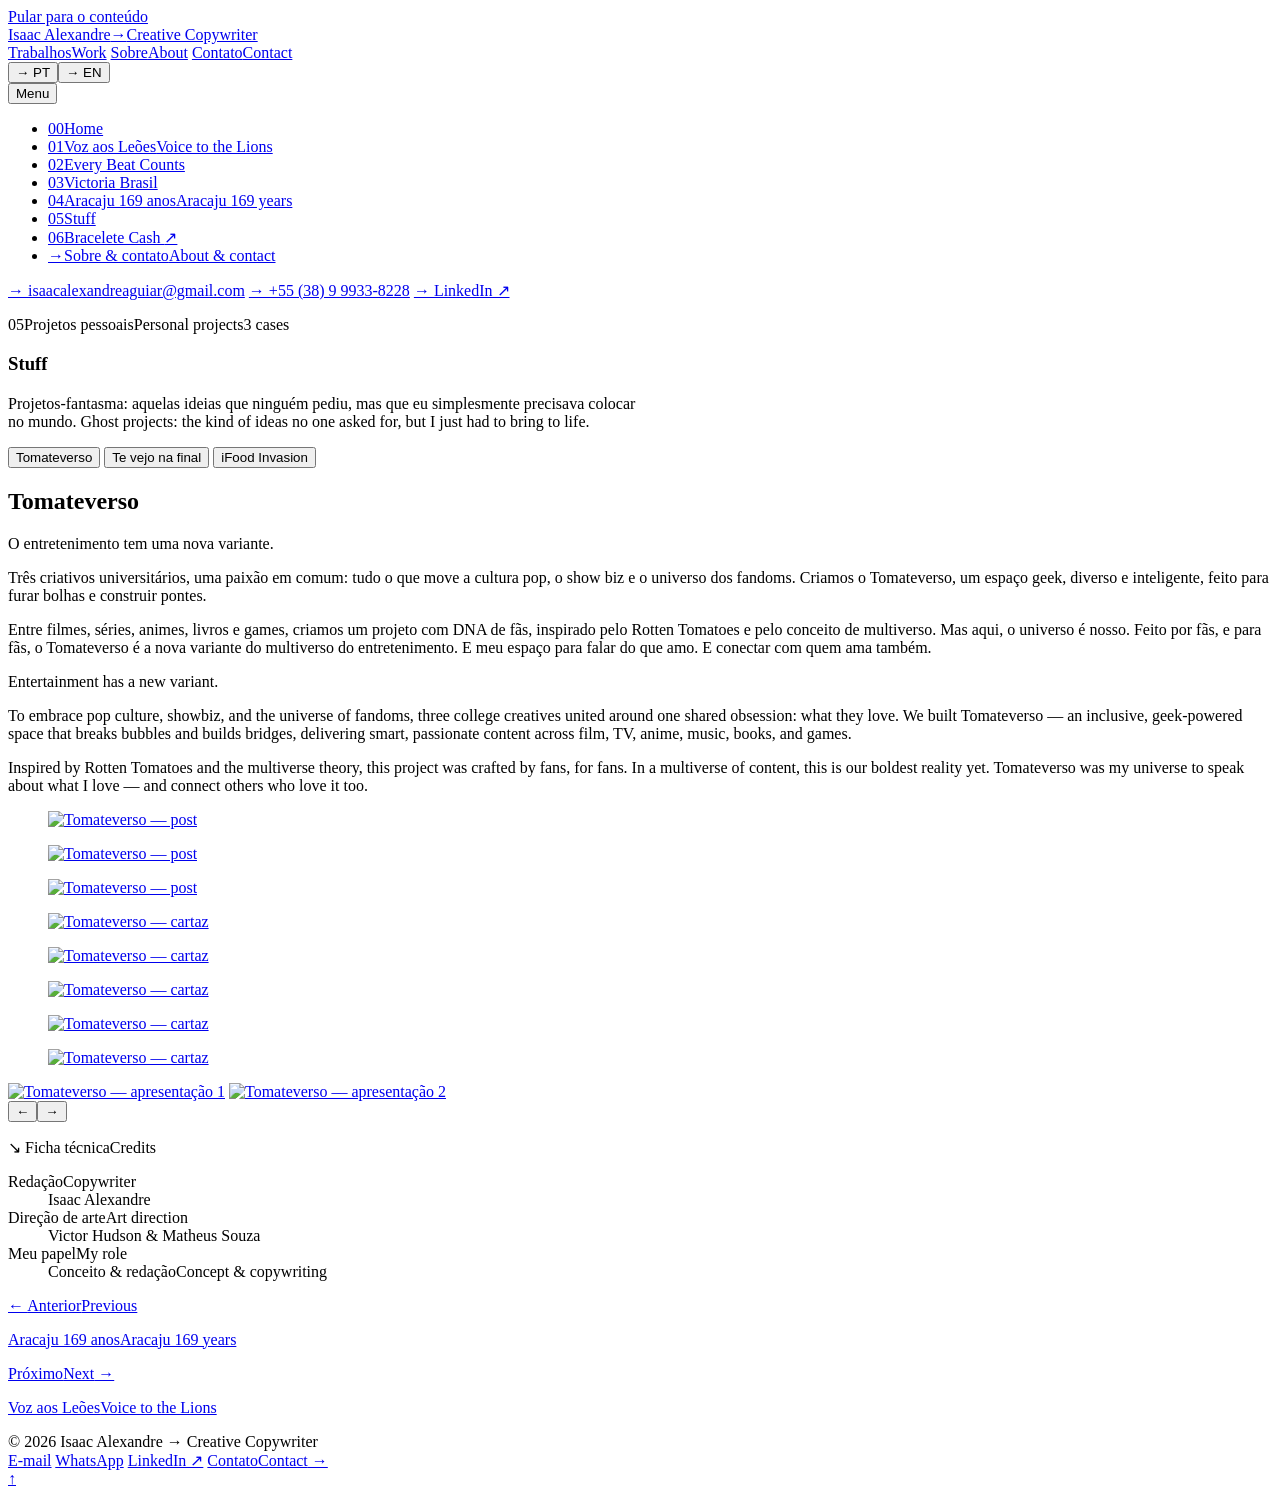
==== stuff.html @ 782d2e70 "Site: páginas, favicon e README" ====
<!doctype html>
<html lang="pt-BR">
<head>
  <meta charset="utf-8">
  <meta name="viewport" content="width=device-width, initial-scale=1">
  <title>Stuff — Isaac Alexandre</title>
  <meta name="description" content="Projetos-fantasma: Tomateverso, Te vejo na final e iFood Invasion.">
  <meta property="og:title" content="Stuff — Isaac Alexandre">
  <meta property="og:description" content="Projetos-fantasma: Tomateverso, Te vejo na final e iFood Invasion.">
  <meta property="og:image" content="assets/img/home-07.webp">
  <meta name="theme-color" content="#FAFAFA">
  <link rel="icon" href="assets/img/favicon-star.svg?v=4" type="image/svg+xml">
  <link rel="icon" href="favicon.ico?v=4" sizes="32x32">
  <link rel="apple-touch-icon" href="assets/img/apple-touch-icon-star.png?v=4">
  <link rel="preconnect" href="https://fonts.googleapis.com">
  <link rel="preconnect" href="https://fonts.gstatic.com" crossorigin>
  <link href="https://fonts.googleapis.com/css2?family=Archivo:ital,wdth,wght@0,62..125,400..900;1,100,400..600&family=Silkscreen:wght@400;700&display=swap" rel="stylesheet">
  <link rel="stylesheet" href="assets/css/style.css">
  <script>try{document.documentElement.setAttribute("data-lang",localStorage.getItem("ia-lang")||"pt")}catch(e){}</script>
</head>
<body class="project" id="top">
  <a class="skip" href="#main">Pular para o conteúdo</a>

  <header class="site-header">
    <div class="wrap">
      <div class="bar">
        <a class="brand" href="index.html" aria-label="Isaac Alexandre, Creative Copywriter — início"><span class="b-name">Isaac Alexandre</span><span class="b-role"><span class="b-arrow" aria-hidden="true">→</span>Creative Copywriter</span></a>
        <nav class="nav-inline label" aria-label="Principal">
          <a href="index.html#trabalhos"><span data-l="pt">Trabalhos</span><span data-l="en">Work</span></a>
          <a href="sobre.html"><span data-l="pt">Sobre</span><span data-l="en">About</span></a>
          <a href="sobre.html#contato"><span data-l="pt">Contato</span><span data-l="en">Contact</span></a>
        </nav>
        <div class="header-tools">
          <div class="lang label" role="group" aria-label="Idioma / Language">
            <button type="button" data-set-lang="pt">→ PT</button><button type="button" data-set-lang="en">→ EN</button>
          </div>
          <button class="menu-btn label" type="button" aria-expanded="false" aria-controls="menu"><span class="bars" aria-hidden="true"></span>Menu</button>
        </div>
      </div>
    </div>
  </header>

  <div class="menu" id="menu" aria-hidden="true">
    <div class="wrap">
      <ul class="menu-list">
        <li><a href="index.html" data-preview="assets/img/home-01.webp"><span class="n">00</span>Home</a></li>
        <li><a href="voz-aos-leoes.html" data-preview="assets/img/home-01.webp"><span class="n">01</span><span data-l="pt">Voz aos Leões</span><span data-l="en">Voice to the Lions</span></a></li>
        <li><a href="every-beat-counts.html" data-preview="assets/img/home-02.webp"><span class="n">02</span>Every Beat Counts</a></li>
        <li><a href="victoria-brasil.html" data-preview="assets/img/home-03.webp"><span class="n">03</span>Victoria Brasil</a></li>
        <li><a href="aracaju-169-anos.html" data-preview="assets/img/home-06.webp"><span class="n">04</span><span data-l="pt">Aracaju 169 anos</span><span data-l="en">Aracaju 169 years</span></a></li>
        <li><a href="stuff.html" aria-current="page" data-preview="assets/img/home-07.webp"><span class="n">05</span>Stuff</a></li>
        <li><a href="https://www.behance.net/gallery/235548747/Bracelete-Cash-Banese" target="_blank" rel="noopener" data-preview="assets/img/home-11.webp"><span class="n">06</span>Bracelete Cash <span class="ext">↗</span></a></li>
        <li><a href="sobre.html" data-preview="assets/img/about-02.webp"><span class="n">→</span><span data-l="pt">Sobre &amp; contato</span><span data-l="en">About &amp; contact</span></a></li>
      </ul>
      <div class="menu-aside">
        <div class="menu-preview" aria-hidden="true"></div>
        <div class="menu-contact label">
          <a href="mailto:isaacalexandreaguiar@gmail.com">→ isaacalexandreaguiar@gmail.com</a>
          <a href="https://wa.me/5538999338228" target="_blank" rel="noopener">→ +55 (38) 9 9933-8228</a>
          <a href="https://www.linkedin.com/in/isaacaalexandre/" target="_blank" rel="noopener">→ LinkedIn ↗</a>
        </div>
      </div>
    </div>
  </div>

  <main id="main">
    <article>
      <section class="p-hero">
        <div class="wrap">
          <p class="p-kicker"><span class="label">05</span><span class="label"><span data-l="pt">Projetos pessoais</span><span data-l="en">Personal projects</span></span><span class="label">3 cases</span></p>
          <h1 class="display p-title"><span class="line"><span>Stuff</span></span></h1>
          <p class="hero-quote rv" style="margin-top:20px;max-width:640px">
            <span data-l="pt">Projetos-fantasma: aquelas ideias que ninguém pediu, mas que eu simplesmente precisava colocar no mundo.</span>
            <span data-l="en">Ghost projects: the kind of ideas no one asked for, but I just had to bring to life.</span>
          </p>
        </div>
      </section>

      <div class="wrap">
        <div class="tabs" role="tablist" aria-label="Projetos">
          <button class="tab" type="button" role="tab" id="t-tomateverso" aria-controls="tomateverso" aria-selected="true">Tomateverso</button>
          <button class="tab" type="button" role="tab" id="t-te-vejo-na-final" aria-controls="te-vejo-na-final" aria-selected="false">Te vejo na final</button>
          <button class="tab" type="button" role="tab" id="t-invasion" aria-controls="invasion" aria-selected="false">iFood Invasion</button>
        </div>
      </div>

        <!-- TOMATEVERSO -->
        <section class="tab-panel" id="tomateverso" role="tabpanel" aria-labelledby="t-tomateverso">
          <div class="wrap p-head">
            <h2 class="display sub-title">Tomateverso</h2>
            <div class="p-text rv">
              <div data-l="pt">
                <p class="lead">O entretenimento tem uma nova variante.</p>
                <p>Três criativos universitários, uma paixão em comum: tudo o que move a cultura pop, o show biz e o universo dos fandoms. Criamos o Tomateverso, um espaço geek, diverso e inteligente, feito para furar bolhas e construir pontes.</p>
                <p>Entre filmes, séries, animes, livros e games, criamos um projeto com DNA de fãs, inspirado pelo Rotten Tomatoes e pelo conceito de multiverso. Mas aqui, o universo é nosso. Feito por fãs, e para fãs, o Tomateverso é a nova variante do multiverso do entretenimento. E meu espaço para falar do que amo. E conectar com quem ama também.</p>
              </div>
              <div data-l="en">
                <p class="lead">Entertainment has a new variant.</p>
                <p>To embrace pop culture, showbiz, and the universe of fandoms, three college creatives united around one shared obsession: what they love. We built Tomateverso — an inclusive, geek-powered space that breaks bubbles and builds bridges, delivering smart, passionate content across film, TV, anime, music, books, and games.</p>
                <p>Inspired by Rotten Tomatoes and the multiverse theory, this project was crafted by fans, for fans. In a multiverse of content, this is our boldest reality yet. Tomateverso was my universe to speak about what I love — and connect others who love it too.</p>
              </div>
            </div>
          </div>
          <div class="gallery">
            <figure class="c4 m6 rv"><a class="zoom" href="assets/img/stuff-01.webp"><img src="assets/img/stuff-01.webp" alt="Tomateverso — post" width="1600" height="2000" loading="lazy"></a></figure>
            <figure class="c4 m6 rv rv-d1"><a class="zoom" href="assets/img/stuff-02.webp"><img src="assets/img/stuff-02.webp" alt="Tomateverso — post" width="1600" height="2000" loading="lazy"></a></figure>
            <figure class="c4 m6 rv rv-d2"><a class="zoom" href="assets/img/stuff-03.webp"><img src="assets/img/stuff-03.webp" alt="Tomateverso — post" width="1600" height="2000" loading="lazy"></a></figure>
            <figure class="c4 m6 rv"><a class="zoom" href="assets/img/stuff-04.webp"><img src="assets/img/stuff-04.webp" alt="Tomateverso — cartaz" width="900" height="1268" loading="lazy"></a></figure>
            <figure class="c4 m6 rv rv-d1"><a class="zoom" href="assets/img/stuff-05.webp"><img src="assets/img/stuff-05.webp" alt="Tomateverso — cartaz" width="900" height="1268" loading="lazy"></a></figure>
            <figure class="c4 m6 rv rv-d2"><a class="zoom" href="assets/img/stuff-06.webp"><img src="assets/img/stuff-06.webp" alt="Tomateverso — cartaz" width="900" height="1268" loading="lazy"></a></figure>
            <figure class="c4 s3 m6 rv"><a class="zoom" href="assets/img/stuff-07.webp"><img src="assets/img/stuff-07.webp" alt="Tomateverso — cartaz" width="900" height="1268" loading="lazy"></a></figure>
            <figure class="c4 m6 rv rv-d1"><a class="zoom" href="assets/img/stuff-08.webp"><img src="assets/img/stuff-08.webp" alt="Tomateverso — cartaz" width="900" height="1268" loading="lazy"></a></figure>
            <div class="carousel rv">
              <div class="carousel-track">
                <a class="zoom" href="assets/img/stuff-09.webp"><img src="assets/img/stuff-09.webp" alt="Tomateverso — apresentação 1" width="1600" height="1067" loading="lazy"></a>
                <a class="zoom" href="assets/img/stuff-10.webp"><img src="assets/img/stuff-10.webp" alt="Tomateverso — apresentação 2" width="1600" height="1067" loading="lazy"></a>
              </div>
              <div class="carousel-ui"><div class="carousel-dots"></div><div class="carousel-btns"><button type="button" data-prev aria-label="Anterior">←</button><button type="button" data-next aria-label="Próxima">→</button></div></div>
            </div>
          </div>
        <section class="p-credits">
          <div class="wrap">
            <p class="label p-credits-title">↘ <span data-l="pt">Ficha técnica</span><span data-l="en">Credits</span></p>
            <dl class="credits">
              <div><dt class="label"><span data-l="pt">Redação</span><span data-l="en">Copywriter</span></dt><dd>Isaac Alexandre</dd></div>
              <div><dt class="label"><span data-l="pt">Direção de arte</span><span data-l="en">Art direction</span></dt><dd>Victor Hudson &amp; Matheus Souza</dd></div>
              <div class="role"><dt class="label"><span data-l="pt">Meu papel</span><span data-l="en">My role</span></dt><dd><span data-l="pt">Conceito &amp; redação</span><span data-l="en">Concept &amp; copywriting</span></dd></div>
            </dl>
          </div>
        </section>
        </section>

        <!-- TE VEJO NA FINAL -->
        <section class="tab-panel" id="te-vejo-na-final" role="tabpanel" aria-labelledby="t-te-vejo-na-final" hidden>
          <div class="wrap p-head">
            <h2 class="display sub-title">Te vejo na final</h2>
            <div class="p-text rv">
              <div data-l="pt">
                <p class="lead">Reivindicar o campo.</p>
                <p>No segundo romance de Ayslan Monteiro, uma nova narrativa ocupa espaços que antes nos eram negados. Futebol e comunidade LGBTQIAP+ quase nunca se cruzam. Essa história muda isso.</p>
                <p>É sobre sair do armário, ressignificar papéis e desafiar estruturas usando a própria linguagem que elas criaram. Até os pôsteres jogam junto, subvertendo termos do futebol em pequenos atos de resistência. E dessa vez, o jogo virou.</p>
              </div>
              <div data-l="en">
                <p class="lead">Claiming the field.</p>
                <p>In his second YA novel, Ayslan Monteiro brings a bold, necessary narrative, one that reclaims queer voices in spaces they’ve long been shut out of. Football and queerness rarely meet. This story changes that.</p>
                <p>It’s about breaking closets, redefining roles, and challenging a system through the very language it built. Even the posters play along, twisting football terms into quiet acts of resistance. And this time, the game changed.</p>
              </div>
            </div>
          </div>
          <div class="gallery">
            <figure class="rv"><a class="zoom" href="assets/img/stuff-11.webp"><img src="assets/img/stuff-11.webp" alt="Te vejo na final — key visual" width="1600" height="673" loading="lazy"></a></figure>
            <figure class="c4 m4 rv"><a class="zoom" href="assets/img/stuff-12.webp"><img src="assets/img/stuff-12.webp" alt="Te vejo na final — pôster" width="1600" height="2263" loading="lazy"></a></figure>
            <figure class="c4 m4 rv rv-d1"><a class="zoom" href="assets/img/stuff-13.webp"><img src="assets/img/stuff-13.webp" alt="Te vejo na final — pôster" width="1600" height="2263" loading="lazy"></a></figure>
            <figure class="c4 m4 rv rv-d2"><a class="zoom" href="assets/img/stuff-14.webp"><img src="assets/img/stuff-14.webp" alt="Te vejo na final — pôster" width="1600" height="2263" loading="lazy"></a></figure>
            <div class="carousel rv">
              <div class="carousel-track">
                <a class="zoom" href="assets/img/stuff-15.webp"><img src="assets/img/stuff-15.webp" alt="Te vejo na final — apresentação 1" width="1600" height="900" loading="lazy"></a>
                <a class="zoom" href="assets/img/stuff-16.webp"><img src="assets/img/stuff-16.webp" alt="Te vejo na final — apresentação 2" width="1600" height="1066" loading="lazy"></a>
              </div>
              <div class="carousel-ui"><div class="carousel-dots"></div><div class="carousel-btns"><button type="button" data-prev aria-label="Anterior">←</button><button type="button" data-next aria-label="Próxima">→</button></div></div>
            </div>
          </div>
        <section class="p-credits">
          <div class="wrap">
            <p class="label p-credits-title">↘ <span data-l="pt">Ficha técnica</span><span data-l="en">Credits</span></p>
            <dl class="credits">
              <div><dt class="label"><span data-l="pt">Redação</span><span data-l="en">Copywriters</span></dt><dd>Isaac Alexandre &amp; Ayslan Monteiro</dd></div>
              <div><dt class="label"><span data-l="pt">Direção de arte</span><span data-l="en">Art direction</span></dt><dd>Rafael Espírito</dd></div>
              <div class="role"><dt class="label"><span data-l="pt">Meu papel</span><span data-l="en">My role</span></dt><dd><span data-l="pt">Redação</span><span data-l="en">Copywriting</span></dd></div>
            </dl>
          </div>
        </section>
        </section>

        <!-- INVASION -->
        <section class="tab-panel" id="invasion" role="tabpanel" aria-labelledby="t-invasion" hidden>
          <div class="wrap p-head">
            <h2 class="display sub-title">Invasion <span class="label" style="vertical-align:middle">iFood</span></h2>
            <div class="p-text rv">
              <div data-l="pt">
                <p class="lead">Delivery que desafia a gravidade.</p>
                <p>Em janeiro de 2022, o iFood se tornou a primeira empresa das Américas autorizada a fazer entregas por drone. A tecnologia não substitui, complementa. É a solução para onde rodas não chegam. O primeiro caso? A rota entre Aracaju e Barra dos Coqueiros, em Sergipe. Uma ponte, trânsito parado, mais de 40 minutos de atraso. Com o drone, o que era inviável virou instantâneo.</p>
                <p>Para marcar essa virada, lançamos uma campanha que transformou inovação em cultura pop. Extraterrestres invadem a Terra, não para dominar, mas para experimentar o futuro da entrega. Com iFood, seu pedido sempre encontra um caminho. Até voando.</p>
              </div>
              <div data-l="en">
                <p class="lead">Delivery that defies gravity.</p>
                <p>January 2022. iFood becomes the first company in the Americas cleared to deliver by drone. The tech is additive, not a replacement: drones extend the fleet where wheels slow down. Use case number one: Aracaju to Barra dos Coqueiros, Sergipe. One bridge, gridlocked traffic, forty-plus minutes lost. The drone hop turns an impossible route into a quick drop.</p>
                <p>To launch the service we turned innovation into pop culture. The campaign imagines aliens drawn to Earth by the ease of airborne delivery, twisting sci-fi lore into a brand love story that is playful, shareable and irresistibly simple. With iFood, your order always finds a way. Even if it has to fly to get there.</p>
              </div>
            </div>
          </div>
          <div class="gallery">
            <figure class="rv"><button class="yt" type="button" data-yt="3sHxjtjCxnE" aria-label="Assistir ao vídeo: iFood Invasion"><img src="https://i.ytimg.com/vi/3sHxjtjCxnE/maxresdefault.jpg" alt="" loading="lazy"><span class="play" aria-hidden="true"><svg viewBox="0 0 24 24" fill="currentColor"><path d="M5 3l16 9-16 9z"/></svg></span><span class="yt-label label"><span data-l="pt">Assistir ao filme</span><span data-l="en">Watch the film</span></span></button></figure>
            <figure class="rv"><a class="zoom" href="assets/img/stuff-17.webp"><img src="assets/img/stuff-17.webp" alt="iFood Invasion — key visual" width="1600" height="900" loading="lazy"></a></figure>
          </div>
        <section class="p-credits">
          <div class="wrap">
            <p class="label p-credits-title">↘ <span data-l="pt">Ficha técnica</span><span data-l="en">Credits</span></p>
            <dl class="credits">
              <div><dt class="label"><span data-l="pt">Direção</span><span data-l="en">Directors</span></dt><dd>Isaac Alexandre &amp; Victor Hudson</dd></div>
              <div><dt class="label"><span data-l="pt">Roteiro</span><span data-l="en">Writers</span></dt><dd>Isaac Alexandre, Ander Martins, Lisane Rocha &amp; Victor Hudson</dd></div>
              <div><dt class="label"><span data-l="pt">Direção de arte</span><span data-l="en">Art direction</span></dt><dd>Laura Maria &amp; Emmanuel Barros</dd></div>
              <div><dt class="label"><span data-l="pt">Edição &amp; som</span><span data-l="en">Editing &amp; sound</span></dt><dd>Gabriel Dantas &amp; Ricardo Nascimento</dd></div>
              <div class="role"><dt class="label"><span data-l="pt">Meu papel</span><span data-l="en">My role</span></dt><dd><span data-l="pt">Roteiro &amp; direção</span><span data-l="en">Writer &amp; director</span></dd></div>
            </dl>
          </div>
        </section>
        </section>

      <nav class="p-next" aria-label="Projetos">
        <div class="wrap">
          <a href="aracaju-169-anos.html"><span class="label">← <span data-l="pt">Anterior</span><span data-l="en">Previous</span></span><p class="display"><span data-l="pt">Aracaju 169 anos</span><span data-l="en">Aracaju 169 years</span></p></a>
          <a href="voz-aos-leoes.html"><span class="label"><span data-l="pt">Próximo</span><span data-l="en">Next</span> →</span><p class="display"><span data-l="pt">Voz aos Leões</span><span data-l="en">Voice to the Lions</span></p></a>
        </div>
      </nav>
    </article>
  </main>

  <footer class="site-footer">
    <div class="wrap footer-mini label">
      <span>© <span data-year>2026</span> Isaac Alexandre → Creative Copywriter</span>
      <nav class="footer-links" aria-label="Contato">
        <a href="mailto:isaacalexandreaguiar@gmail.com">E-mail</a>
        <a href="https://wa.me/5538999338228" target="_blank" rel="noopener">WhatsApp</a>
        <a href="https://www.linkedin.com/in/isaacaalexandre/" target="_blank" rel="noopener">LinkedIn ↗</a>
        <a href="sobre.html#contato"><span data-l="pt">Contato</span><span data-l="en">Contact</span> →</a>
      </nav>
      <a class="to-top" href="#top" aria-label="Voltar ao topo">↑</a>
    </div>
  </footer>

  <script src="data/letterboxd.js"></script>
  <script src="assets/js/main.js"></script>
</body>
</html>
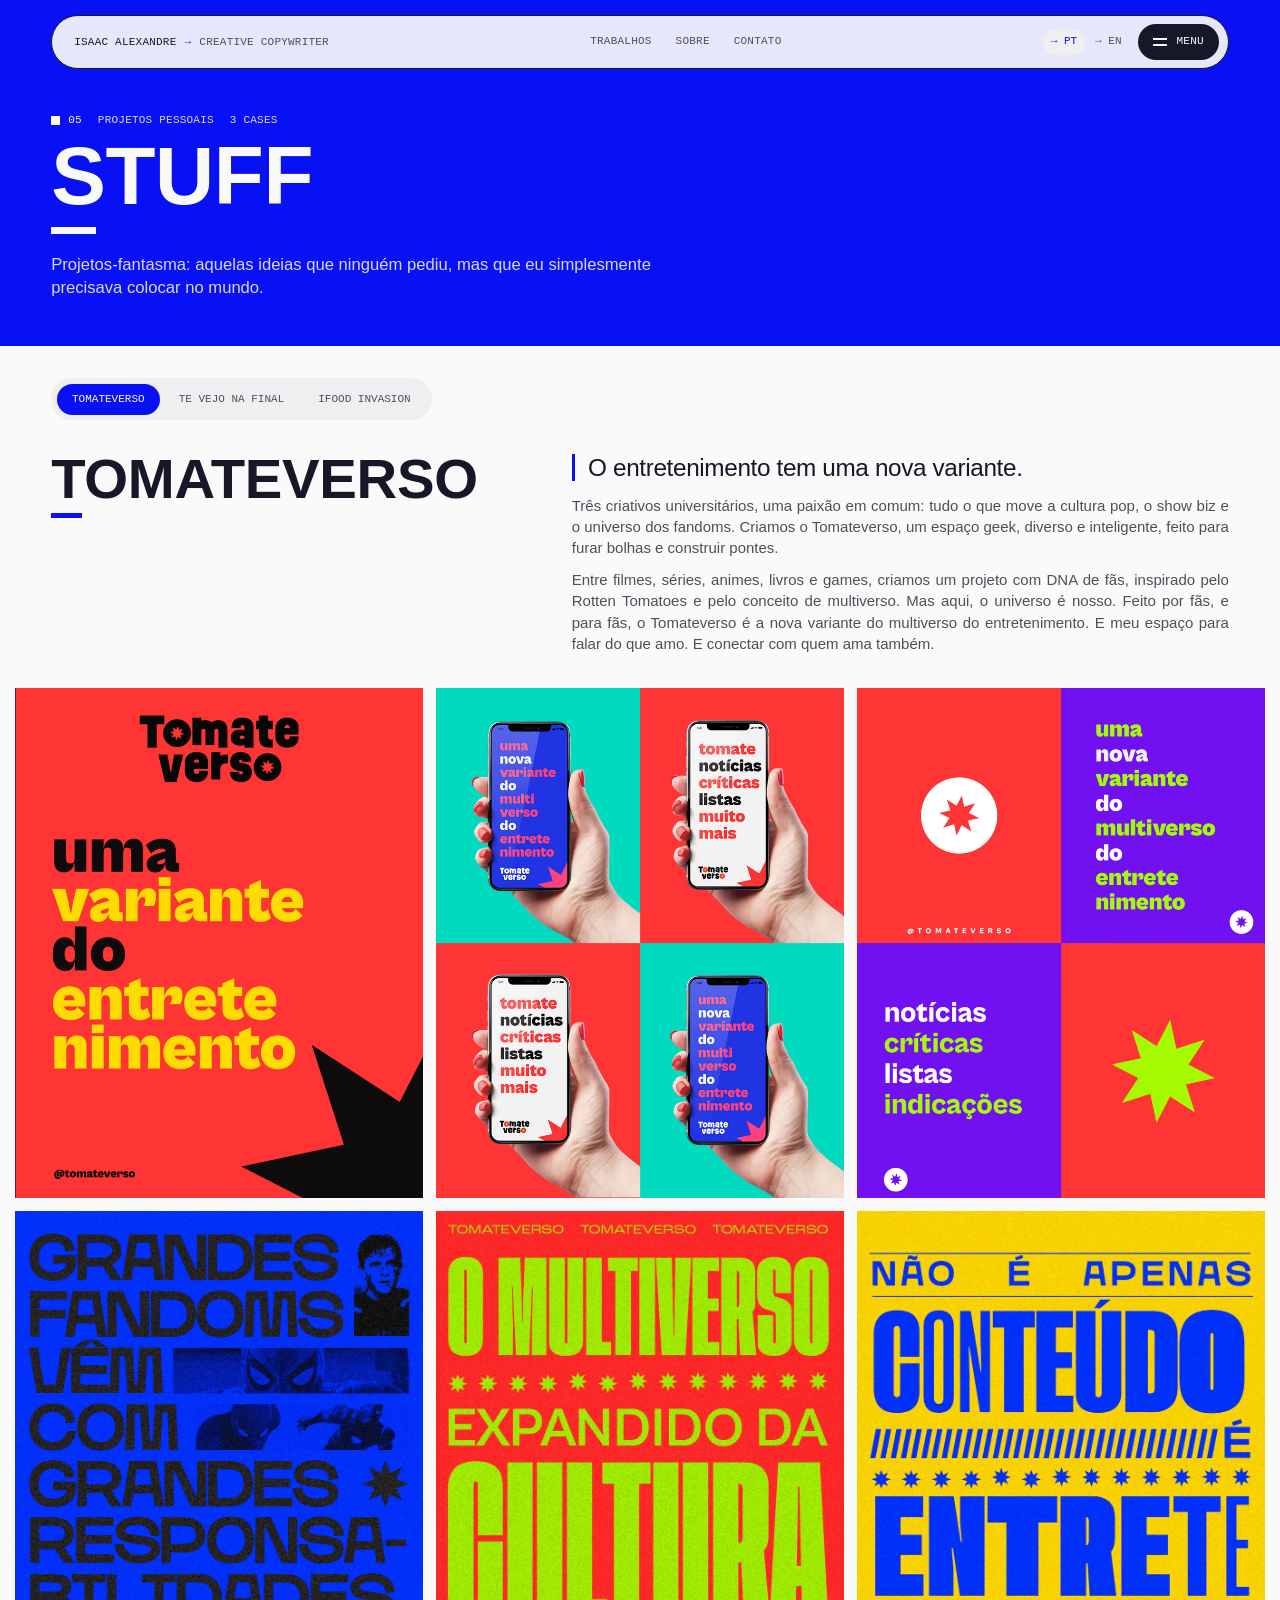
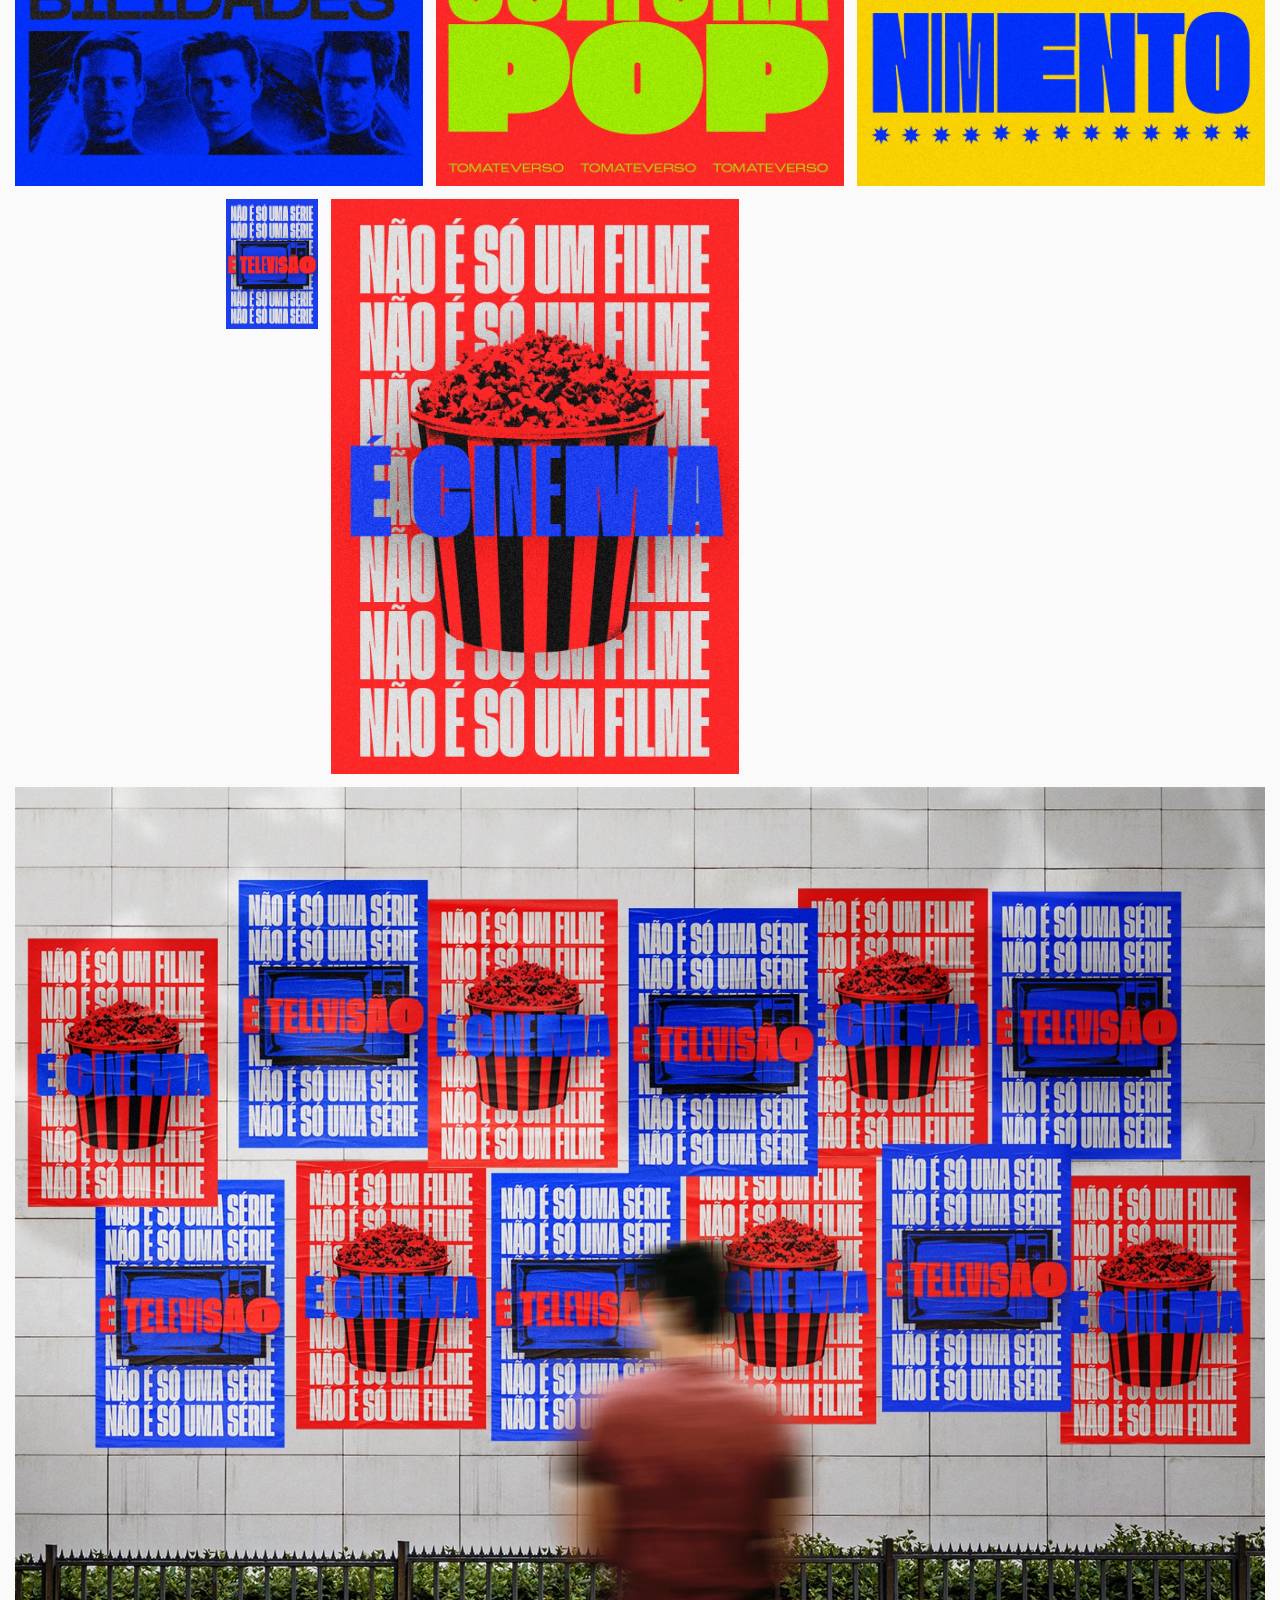
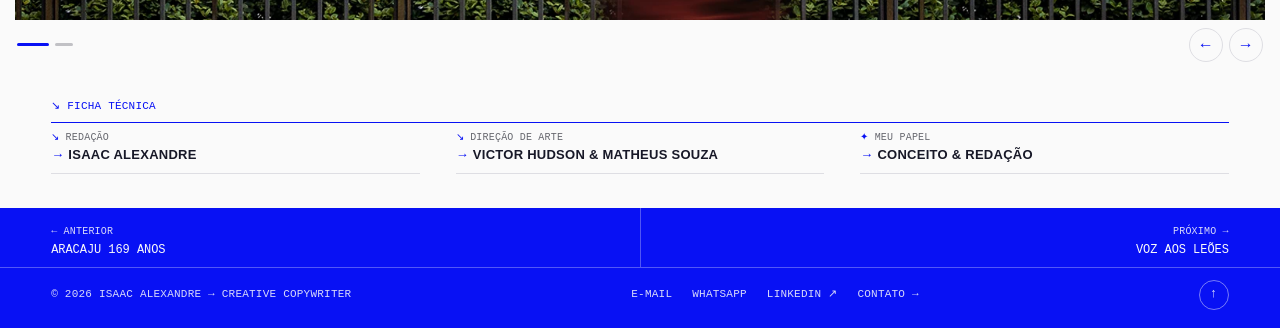
==== commit 42e97125: "Stuff: GIF animado do iFood Invasion" ====
--- a/stuff.html
+++ b/stuff.html
@@ -191,7 +191,8 @@
           </div>
           <div class="gallery">
             <figure class="rv"><button class="yt" type="button" data-yt="3sHxjtjCxnE" aria-label="Assistir ao vídeo: iFood Invasion"><img src="https://i.ytimg.com/vi/3sHxjtjCxnE/maxresdefault.jpg" alt="" loading="lazy"><span class="play" aria-hidden="true"><svg viewBox="0 0 24 24" fill="currentColor"><path d="M5 3l16 9-16 9z"/></svg></span><span class="yt-label label"><span data-l="pt">Assistir ao filme</span><span data-l="en">Watch the film</span></span></button></figure>
-            <figure class="rv"><a class="zoom" href="assets/img/stuff-17.webp"><img src="assets/img/stuff-17.webp" alt="iFood Invasion — key visual" width="1600" height="900" loading="lazy"></a></figure>
+            <figure class="c6 rv"><a class="zoom" href="assets/img/stuff-17.webp"><img src="assets/img/stuff-17.webp" alt="iFood Invasion — key visual" width="1600" height="900" loading="lazy"></a></figure>
+            <figure class="c6 rv rv-d1 gif-frame"><img src="assets/img/ifood-invasion.gif" alt="iFood Invasion — cenas do filme em movimento" width="370" height="208" loading="lazy"></figure>
           </div>
         <section class="p-credits">
           <div class="wrap">
--- a/assets/css/style.css
+++ b/assets/css/style.css
@@ -0,0 +1,682 @@
+/* =========================================================
+   ISAAC ALEXANDRE — Creative Copywriter · v4
+   Cores: azul elétrico #0811F4 (identidade), branco #FAFAFA, preto #171827.
+   Tipografia (2 famílias):
+     · Archivo  — leitura (largura normal) e impacto (condensada, pesada)
+     · Silkscreen — etiquetas, navegação, menus, indicadores, títulos da vitrine
+   ========================================================= */
+
+:root {
+  --bg: #FAFAFA;
+  --surface: #EFEFF1;
+  --ink: #171827;
+  --text: #171827;
+  --muted: #4E4F5A;      /* 7.9:1 sobre #FAFAFA */
+  --faint: #66676E;      /* 5.4:1 sobre #FAFAFA */
+  --line: #DEDEE3;
+  --blue: #0811F4;
+  --blue-soft: #9EA3FF;
+  --on-blue: #FAFAFA;
+  --on-blue-2: rgba(250, 250, 250, .86);  /* 6:1 sobre o azul */
+  --on-blue-line: rgba(250, 250, 250, .3);
+
+  --sans: "Archivo", "Helvetica Neue", Arial, sans-serif;
+  --pixel: "Silkscreen", "Courier New", monospace;
+
+  --r: 10px;
+  --r-sm: 6px;
+  --gutter: clamp(16px, 4vw, 56px);
+  --max: 1360px;
+  --header-h: 84px;
+  --ease: cubic-bezier(.2, .7, .1, 1);
+
+  /* estrela de 6 pontas (✶) desenhada em geometria — a mesma do favicon */
+  --star: polygon(50% 0, 60.42% 31.96%, 93.3% 25%, 70.83% 50%, 93.3% 75%, 60.42% 68.04%, 50% 100%, 39.58% 68.04%, 6.7% 75%, 29.17% 50%, 6.7% 25%, 39.58% 31.96%);
+}
+
+/* ---------- base ---------- */
+*, *::before, *::after { box-sizing: border-box; }
+html { -webkit-text-size-adjust: 100%; scroll-behavior: smooth; background: var(--bg); color-scheme: light; }
+html:has(body.home), html:has(body.sobre) { background: var(--blue); }
+body {
+  margin: 0;
+  background: var(--bg);
+  color: var(--text);
+  font-family: var(--sans);
+  font-variation-settings: "wdth" 100;
+  font-size: 16px;
+  line-height: 1.4;
+  -webkit-font-smoothing: antialiased;
+  overflow-x: hidden;
+}
+img { display: block; max-width: 100%; height: auto; }
+a { color: inherit; text-decoration: none; }
+button { font: inherit; color: inherit; background: none; border: 0; padding: 0; cursor: pointer; }
+:focus-visible { outline: 2px solid var(--blue); outline-offset: 3px; border-radius: 4px; }
+.home main :focus-visible, .sobre main :focus-visible, .site-footer :focus-visible, .p-next :focus-visible,
+.project .p-hero :focus-visible, .lb :focus-visible { outline-color: var(--on-blue); }
+.sobre .cv-band :focus-visible { outline-color: var(--blue); }
+::selection { background: var(--ink); color: var(--on-blue); }
+
+.wrap { width: 100%; max-width: var(--max); margin: 0 auto; padding: 0 var(--gutter); }
+
+/* idiomas: PT padrão, EN via html[data-lang="en"] */
+html:not([data-lang="en"]) [data-l="en"],
+html[data-lang="en"] [data-l="pt"] { display: none !important; }
+
+.sr { position: absolute; left: 0; top: 0; width: 1px; height: 1px; margin: -1px; overflow: hidden; clip: rect(0 0 0 0); white-space: nowrap; }
+
+/* tipografia de sistema */
+.label, .px {
+  font-family: var(--pixel); font-weight: 400; font-size: 11px;
+  letter-spacing: .02em; text-transform: uppercase; line-height: 1.25;
+}
+.display {
+  font-family: var(--sans); font-weight: 800; font-variation-settings: "wdth" 70;
+  text-transform: uppercase; line-height: .9; letter-spacing: -.005em;
+  margin: 0; color: var(--ink);
+}
+.star-shape { display: inline-block; width: 1em; height: 1em; background: currentColor; clip-path: var(--star); }
+
+.skip {
+  position: absolute; left: 8px; top: -60px; z-index: 200;
+  background: var(--ink); color: var(--bg); padding: 8px 12px; border-radius: var(--r-sm);
+}
+.skip:focus { top: 8px; }
+
+/* ---------- header (pílula flutuante) ---------- */
+.site-header {
+  position: sticky; top: 0; z-index: 50;
+  height: var(--header-h);
+  display: flex; align-items: center;
+  transition: transform .45s var(--ease);
+  pointer-events: none;
+}
+.site-header.is-hidden { transform: translateY(-110%); }
+.site-header .wrap { pointer-events: auto; }
+.site-header .bar {
+  height: 54px;
+  display: flex; align-items: center; justify-content: space-between; gap: 20px;
+  padding: 0 9px 0 22px;
+  background: rgba(250, 250, 250, .92);
+  -webkit-backdrop-filter: blur(14px); backdrop-filter: blur(14px);
+  border: 1px solid var(--ink);
+  border-radius: 999px;
+  transition: box-shadow .3s;
+}
+.site-header.is-scrolled .bar { box-shadow: 0 10px 30px -18px rgba(23, 24, 39, .45); }
+
+/* assinatura: Isaac Alexandre → Creative Copywriter (pixel) */
+.brand {
+  display: flex; align-items: center; gap: 8px; flex-wrap: nowrap;
+  font-family: var(--pixel); font-size: 11px; line-height: 1.15; letter-spacing: .02em; text-transform: uppercase;
+  color: var(--ink); white-space: nowrap;
+}
+.brand .b-role { display: inline-flex; align-items: center; gap: 8px; color: var(--muted); }
+.brand .b-arrow { color: var(--blue); display: inline-block; transition: transform .4s var(--ease); }
+.brand:hover .b-arrow { transform: translateX(3px); }
+
+.nav-inline { display: flex; align-items: center; gap: 24px; color: var(--muted); }
+.nav-inline a { position: relative; padding: 4px 0; transition: color .25s; }
+.nav-inline a:hover, .nav-inline a[aria-current="page"] { color: var(--ink); }
+.nav-inline a::after {
+  content: ""; position: absolute; left: 0; right: 0; bottom: 0; height: 2px;
+  background: var(--blue); transform: scaleX(0); transform-origin: right;
+  transition: transform .35s var(--ease);
+}
+.nav-inline a:hover::after, .nav-inline a[aria-current="page"]::after { transform: scaleX(1); transform-origin: left; }
+
+.header-tools { display: flex; align-items: center; gap: 8px; }
+.lang { display: flex; gap: 2px; color: var(--muted); }
+.lang button { padding: 6px 8px; border-radius: 999px; white-space: nowrap; transition: color .2s, background .2s; }
+.lang button[aria-pressed="true"] { color: var(--blue); background: var(--surface); }
+.lang button:hover { color: var(--ink); }
+
+.menu-btn {
+  display: inline-flex; align-items: center; gap: 10px;
+  height: 36px; padding: 0 15px; border-radius: 999px;
+  background: var(--ink); color: var(--bg);
+  transition: background .3s;
+}
+.menu-btn:hover { background: var(--blue); }
+.menu-btn .bars { width: 14px; height: 8px; position: relative; }
+.menu-btn .bars::before, .menu-btn .bars::after {
+  content: ""; position: absolute; left: 0; right: 0; height: 1.5px; background: currentColor;
+  transition: transform .35s var(--ease), top .35s var(--ease);
+}
+.menu-btn .bars::before { top: 0; }
+.menu-btn .bars::after { top: 6px; }
+body.menu-open .menu-btn .bars::before { top: 3px; transform: rotate(45deg); }
+body.menu-open .menu-btn .bars::after { top: 3px; transform: rotate(-45deg); }
+
+/* ---------- menu (todas as páginas) ---------- */
+.menu {
+  position: fixed; inset: 0; z-index: 40;
+  background: var(--bg); color: var(--ink);
+  padding-top: var(--header-h);
+  display: flex; flex-direction: column;
+  clip-path: inset(0 0 100% 0 round 0 0 24px 24px);
+  visibility: hidden;
+  transition: clip-path .65s var(--ease), visibility 0s linear .65s;
+  overflow-y: auto;
+}
+body.menu-open { overflow: hidden; }
+body.menu-open .menu { clip-path: inset(0 0 0 0 round 0); visibility: visible; transition: clip-path .65s var(--ease), visibility 0s; }
+.menu .wrap { flex: 1; display: grid; grid-template-columns: 1fr minmax(240px, 32%); gap: 48px; padding-top: 20px; padding-bottom: 28px; }
+.menu-list { list-style: none; margin: 0; padding: 0; }
+.menu-list li { overflow: hidden; border-bottom: 1px solid var(--line); }
+.menu-list a {
+  display: flex; align-items: baseline; gap: 16px;
+  padding: 11px 0 9px;
+  font-family: var(--pixel); font-weight: 400; text-transform: uppercase; letter-spacing: 0;
+  font-size: clamp(20px, 3.2vw, 40px); line-height: 1.05;
+  color: var(--ink);
+  transform: translateY(105%);
+  transition: transform .7s var(--ease), color .25s, padding .4s var(--ease);
+}
+.menu-list a .n { font-size: 11px; color: var(--blue); min-width: 24px; }
+.menu-list a .ext { font-size: .55em; color: var(--faint); }
+.menu-list a:hover { padding-left: 14px; color: var(--blue); }
+.menu-list a[aria-current="page"] { color: var(--faint); }
+body.menu-open .menu-list a { transform: none; }
+body.menu-open .menu-list li:nth-child(2) a { transition-delay: .03s; }
+body.menu-open .menu-list li:nth-child(3) a { transition-delay: .06s; }
+body.menu-open .menu-list li:nth-child(4) a { transition-delay: .09s; }
+body.menu-open .menu-list li:nth-child(5) a { transition-delay: .12s; }
+body.menu-open .menu-list li:nth-child(6) a { transition-delay: .15s; }
+body.menu-open .menu-list li:nth-child(7) a { transition-delay: .18s; }
+body.menu-open .menu-list li:nth-child(8) a { transition-delay: .21s; }
+.menu-aside { display: flex; flex-direction: column; justify-content: space-between; gap: 24px; }
+.menu-preview { aspect-ratio: 16/10; background: var(--surface); overflow: hidden; border-radius: var(--r); position: relative; }
+.menu-preview img { position: absolute; inset: 0; width: 100%; height: 100%; object-fit: cover; opacity: 0; transition: opacity .35s; }
+.menu-preview img.on { opacity: 1; }
+.menu-contact { display: grid; gap: 6px; color: var(--muted); }
+.menu-contact a:hover { color: var(--blue); }
+
+/* ---------- animações ---------- */
+.rv { opacity: 0; transform: translateY(22px); transition: opacity .9s var(--ease), transform .9s var(--ease); }
+.rv.in { opacity: 1; transform: none; }
+.rv-d1 { transition-delay: .08s; }
+
+.line { display: block; overflow: hidden; padding: .12em 0 .04em; margin-top: -.12em; }
+.line > span { display: block; transform: translateY(110%); animation: lineUp 1s var(--ease) forwards; }
+.line:nth-child(2) > span { animation-delay: .08s; }
+@keyframes lineUp { to { transform: none; } }
+@keyframes nudge { 50% { transform: translateX(5px); } }
+@keyframes spin { to { transform: rotate(360deg); } }
+@keyframes twinkle { 50% { transform: scale(1.3) rotate(25deg); opacity: .6; } }
+@keyframes rec { 50% { opacity: .2; } }
+
+@view-transition { navigation: auto; }
+::view-transition-old(root) { animation: vtOut .25s ease both; }
+::view-transition-new(root) { animation: vtIn .45s var(--ease) both; }
+@keyframes vtOut { to { opacity: 0; } }
+@keyframes vtIn { from { opacity: 0; transform: translateY(10px); } }
+
+.pill {
+  display: inline-flex; align-items: center; gap: 10px;
+  padding: 11px 16px; border-radius: 999px; border: 1px solid currentColor;
+  font-family: var(--pixel); font-size: 11px; text-transform: uppercase; line-height: 1;
+  transition: background .3s, color .3s, border-color .3s;
+}
+
+/* =========================================================
+   HOME — fundo azul, assinatura tipográfica, vitrine
+   ========================================================= */
+body.home { background: var(--blue); color: var(--on-blue); }
+
+.intro { padding: clamp(8px, 2vw, 28px) 0 clamp(18px, 3vw, 36px); }
+.intro .wrap { container-type: inline-size; }
+/* linha de apresentação: portfólio · cidade · onde trabalha */
+.intro-meta {
+  list-style: none; margin: 0 0 clamp(8px, 1.2vw, 14px); padding: 0 0 8px;
+  display: grid; grid-template-columns: 1fr auto 1fr; gap: 6px 24px; align-items: baseline;
+  color: var(--on-blue-2); border-bottom: 1px solid var(--on-blue-line);
+}
+.intro-meta li:nth-child(2) { text-align: center; }
+.intro-meta li:nth-child(3) { text-align: right; }
+.intro-meta .tw { display: inline-block; animation: twinkle 2.6s ease-in-out infinite; }
+/* o nome é o protagonista: ISAAC à esquerda (com a estrela fechando a linha),
+   ALEXANDRE encostado na margem direita */
+.intro-name {
+  --r: 4.314;             /* largura de "ALEXANDRE" em em (medida no navegador) */
+  margin: 0;
+  font-family: var(--sans); font-weight: 900; font-variation-settings: "wdth" 62;
+  text-transform: uppercase; letter-spacing: -.012em; line-height: .82;
+  font-size: calc(90cqw / var(--r));
+  color: var(--on-blue);
+}
+.intro-name .in-2 { margin-left: 10cqw; }
+.in-star {
+  width: .42em; height: .42em; margin-left: .12em;
+  vertical-align: top; margin-top: .06em;
+  animation: spin 12s linear infinite;
+}
+.intro-role {
+  display: flex; align-items: center; gap: .55em;
+  margin: clamp(10px, 1.4vw, 18px) 0 0;
+  font-size: clamp(15px, 2.1vw, 28px); line-height: 1;
+}
+.intro-role .px { font-size: inherit; letter-spacing: .01em; }
+.intro-arrow { display: inline-block; animation: nudge 1.6s var(--ease) infinite; }
+
+/* vitrine: mais compacta */
+.work { padding: 0 0 clamp(22px, 3.4vw, 40px); }
+.grid { display: grid; grid-template-columns: repeat(2, 1fr); gap: clamp(16px, 2.2vw, 28px) clamp(10px, 1.4vw, 18px); }
+.card { display: block; position: relative; -webkit-tap-highlight-color: transparent; }
+.card-media {
+  position: relative; overflow: hidden; border-radius: var(--r);
+  aspect-ratio: 16 / 9;
+  background: rgba(250, 250, 250, .08);
+  transform: translateZ(0);
+}
+.card-media img { position: absolute; inset: 0; width: 100%; height: 100%; object-fit: cover; }
+.card-media .anim { z-index: 1; }
+.card-body { display: flex; align-items: baseline; justify-content: space-between; gap: 6px 14px; flex-wrap: wrap; padding-top: 8px; }
+.card-body > div { display: contents; }
+.card-title {
+  margin: 0; font-family: var(--pixel); font-weight: 400;
+  font-size: clamp(14px, 1.3vw, 18px); line-height: 1.1; letter-spacing: 0;
+  text-transform: uppercase; color: var(--on-blue);
+}
+.card-sub { margin: 0; color: var(--on-blue-2); font-size: 10px; }
+.card:focus-visible { outline-offset: 6px; border-radius: var(--r); }
+
+/* faixa animada: loop contínuo (o JS completa cópias e anda exatamente 1 grupo) */
+.marquee {
+  position: relative; overflow: hidden; white-space: nowrap;
+  border-block: 1px solid var(--on-blue-line);
+  padding: 5px 0;
+  margin-bottom: 14px;
+  color: rgba(250, 250, 250, .82);
+}
+.marquee::before, .marquee::after { content: ""; position: absolute; top: 0; bottom: 0; width: 6%; z-index: 1; pointer-events: none; }
+.marquee::before { left: 0; background: linear-gradient(90deg, var(--blue), rgba(8, 17, 244, 0)); }
+.marquee::after { right: 0; background: linear-gradient(-90deg, var(--blue), rgba(8, 17, 244, 0)); }
+.marquee-track { display: flex; width: max-content; animation: marquee var(--dur, 40s) linear infinite; will-change: transform; }
+.marquee-group { display: flex; flex: none; }
+.marquee span {
+  display: inline-flex; align-items: center;
+  font-family: var(--pixel); font-size: 11px; line-height: 1.2; text-transform: uppercase; letter-spacing: .03em;
+  padding-right: 1.1em;
+  animation: lit 4.8s linear infinite;
+}
+.marquee span:nth-child(2) { animation-delay: .8s; }
+.marquee span:nth-child(3) { animation-delay: 1.6s; }
+.marquee span:nth-child(4) { animation-delay: 2.4s; }
+.marquee span:nth-child(5) { animation-delay: 3.2s; }
+.marquee span:nth-child(6) { animation-delay: 4s; }
+.marquee span i { font-style: normal; margin-left: 1.1em; }
+@keyframes lit { 0%, 20% { color: var(--on-blue); } 28%, 100% { color: rgba(250, 250, 250, .82); } }
+@keyframes marquee { from { transform: translateX(0); } to { transform: translateX(calc(-1 * var(--shift, 50%))); } }
+
+/* ---------- rodapé (azul em todas as páginas) ---------- */
+.site-footer { padding: 0 0 18px; background: var(--blue); color: var(--on-blue-2); }
+.footer-mini {
+  display: flex; align-items: center; justify-content: space-between; flex-wrap: wrap; gap: 10px 24px;
+  padding-top: 12px; border-top: 1px solid var(--on-blue-line);
+}
+.footer-links { display: flex; flex-wrap: wrap; gap: 6px 20px; }
+.footer-links a, .footer-mini .to-top { transition: color .25s, background .25s, border-color .25s; }
+.footer-links a:hover { color: var(--on-blue); text-decoration: underline; text-underline-offset: 3px; }
+.footer-mini .to-top { width: 30px; height: 30px; border-radius: 50%; border: 1px solid rgba(250, 250, 250, .45); display: grid; place-items: center; font-size: 13px; }
+.footer-mini .to-top:hover { background: var(--on-blue); color: var(--blue); border-color: var(--on-blue); }
+.project .site-footer { padding-top: 0; }
+
+/* =========================================================
+   PROJETOS — abertura em azul, mídia sobre branco, fechamento azul
+   ========================================================= */
+.p-hero { padding: clamp(14px, 2.8vw, 36px) 0 clamp(18px, 2.6vw, 32px); }
+.project .p-hero {
+  background: var(--blue); color: var(--on-blue);
+  margin-top: calc(-1 * var(--header-h));
+  padding-top: calc(var(--header-h) + clamp(12px, 2.4vw, 30px));
+  padding-bottom: clamp(26px, 3.6vw, 48px);
+  margin-bottom: clamp(18px, 2.6vw, 32px);
+}
+.p-kicker { display: flex; flex-wrap: wrap; align-items: center; gap: 6px 16px; margin: 0 0 12px; color: var(--muted); font-size: 11px; font-weight: 400; }
+.p-kicker .label:first-child { color: var(--blue); display: inline-flex; align-items: center; gap: 8px; }
+.p-kicker .label:first-child::before { content: ""; width: 9px; height: 9px; background: currentColor; }
+.project .p-hero .p-kicker, .sobre .p-kicker { color: var(--on-blue-2); }
+.project .p-hero .p-kicker .label:first-child, .sobre .p-kicker .label:first-child { color: var(--on-blue); }
+.p-title { font-size: clamp(42px, 6.4vw, 108px); line-height: .88; }
+.project .p-hero .p-title { color: var(--on-blue); }
+.p-title::after, .sub-title::after { content: ""; display: block; width: .55em; height: .09em; min-height: 4px; margin-top: .14em; background: var(--blue); }
+.project .p-hero .p-title::after { background: var(--on-blue); }
+.hero-quote { font-size: clamp(16px, 1.3vw, 19px); line-height: 1.38; margin: 14px 0 0; max-width: 620px; color: var(--muted); }
+.project .p-hero .hero-quote { color: var(--on-blue-2); }
+
+.p-head { display: grid; grid-template-columns: minmax(0, 5fr) minmax(0, 7fr); gap: clamp(20px, 4vw, 72px); align-items: start; }
+.tab-panel > .p-head { padding-top: clamp(2px, .8vw, 10px); padding-bottom: clamp(18px, 2.8vw, 34px); }
+.p-text p { margin: 0 0 .7em; font-size: clamp(15px, 1.15vw, 17px); line-height: 1.42; color: var(--muted); text-align: justify; hyphens: auto; }
+.p-text p:last-child { margin-bottom: 0; }
+.p-text p.lead {
+  font-size: clamp(20px, 1.9vw, 28px); line-height: 1.12; color: var(--ink); font-weight: 500; letter-spacing: -.015em; text-align: left;
+  margin-bottom: .55em; padding-left: .55em; border-left: 3px solid var(--blue);
+}
+.project .p-hero .p-text p { color: var(--on-blue-2); }
+.project .p-hero .p-text p.lead { color: var(--on-blue); border-left-color: var(--on-blue); }
+.sub-title { font-size: clamp(32px, 4.4vw, 68px); margin: 0; }
+
+/* ficha técnica */
+.p-credits { padding: clamp(22px, 3.2vw, 38px) 0 clamp(22px, 3vw, 34px); }
+.p-credits-title { color: var(--blue); margin: 0 0 8px; }
+.credits {
+  margin: 0; display: grid; grid-template-columns: repeat(auto-fit, minmax(220px, 1fr));
+  gap: 0 clamp(18px, 3vw, 36px); color: var(--faint);
+  border-top: 1px solid var(--blue);
+}
+.credits div { padding: 9px 0; border-bottom: 1px solid var(--line); }
+.credits dt { display: block; margin-bottom: 3px; font-size: 10px; }
+.credits dt::before { content: "↘ "; color: var(--blue); }
+.credits dd { margin: 0; color: var(--text); text-transform: uppercase; font-weight: 600; font-size: 13px; letter-spacing: .02em; line-height: 1.3; }
+.credits dd::before { content: "→ "; color: var(--blue); }
+.credits .role dd { color: var(--ink); font-weight: 800; }
+.credits .role dt::before { content: "✦ "; }
+
+/* galeria */
+.gallery { display: grid; grid-template-columns: repeat(12, 1fr); gap: clamp(8px, 1vw, 14px); }
+.gallery > * { grid-column: span 12; }
+.gallery .c6 { grid-column: span 6; }
+.gallery .c4 { grid-column: span 4; }
+.gallery .c8 { grid-column: span 8; }
+.gallery .c5 { grid-column: span 5; }
+.gallery .c7 { grid-column: span 7; }
+.gallery .center { grid-column: 3 / span 8; }
+.gallery .stack { display: grid; gap: inherit; align-content: start; }
+.gallery .duo { display: grid; grid-template-columns: 1fr 1fr; gap: inherit; }
+.gallery .s3 { grid-column-start: 3; }
+.gallery figure { margin: 0; }
+.project .gallery { max-width: 1920px; margin: 0 auto; padding: 0 clamp(8px, 1.2vw, 18px); }
+.zoom { display: block; width: 100%; overflow: hidden; border-radius: var(--r); cursor: zoom-in; background: var(--surface); }
+.zoom img { width: 100%; }
+.project .zoom, .project .yt, .project .carousel-track { border-radius: 0; }
+.project .zoom { background: transparent; }
+.fill { height: 100%; }
+.fill .zoom, .fill .zoom img { height: 100%; object-fit: cover; }
+
+/* vídeo (carrega só no clique) */
+.yt { position: relative; display: block; width: 100%; aspect-ratio: 16/9; overflow: hidden; border-radius: var(--r); background: #000; }
+.yt img { position: absolute; inset: 0; width: 100%; height: 100%; object-fit: cover; }
+.yt .play {
+  position: absolute; left: 50%; top: 50%; translate: -50% -50%;
+  width: clamp(56px, 6vw, 76px); aspect-ratio: 1; border-radius: 50%;
+  background: var(--blue); color: var(--on-blue); display: grid; place-items: center;
+  transition: background .25s;
+}
+.yt:hover .play, .yt:focus-visible .play { background: var(--ink); }
+.yt .play svg { width: 32%; margin-left: 8%; }
+.yt .yt-label { position: absolute; left: 10px; bottom: 10px; color: #fff; background: rgba(23, 24, 39, .72); padding: 5px 10px; border-radius: 999px; }
+.yt iframe { position: absolute; inset: 0; width: 100%; height: 100%; border: 0; }
+.yt:focus-visible { outline-offset: -4px; outline-color: var(--on-blue); }
+
+/* carrossel */
+.carousel { position: relative; }
+.carousel-track { display: flex; overflow-x: auto; scroll-snap-type: x mandatory; scroll-behavior: smooth; border-radius: var(--r); scrollbar-width: none; }
+.carousel-track::-webkit-scrollbar { display: none; }
+.carousel-track > * { flex: 0 0 100%; scroll-snap-align: start; }
+.carousel-track .zoom { border-radius: 0; }
+.carousel-ui { display: flex; align-items: center; justify-content: space-between; margin-top: 8px; }
+.project .gallery .carousel-ui { padding: 0 2px; }
+.carousel-dots { display: flex; gap: 6px; }
+.carousel-dots button { width: 18px; height: 3px; background: var(--ink); opacity: .25; border-radius: 2px; transition: opacity .3s, width .3s, background .3s; }
+.carousel-dots button[aria-current="true"] { opacity: 1; width: 32px; background: var(--blue); }
+.carousel-btns { display: flex; gap: 6px; }
+.carousel-btns button { width: 34px; height: 34px; border-radius: 50%; border: 1px solid var(--line); color: var(--blue); transition: background .25s, color .25s, border-color .25s; }
+.carousel-btns button:hover { background: var(--blue); color: var(--on-blue); border-color: var(--blue); }
+
+/* abas */
+.tabs {
+  position: sticky; top: var(--header-h); z-index: 20;
+  display: flex; gap: 4px; overflow-x: auto; scrollbar-width: none;
+  padding: 6px; margin-bottom: clamp(14px, 2.4vw, 24px);
+  background: rgba(239, 239, 241, .94); -webkit-backdrop-filter: blur(10px); backdrop-filter: blur(10px);
+  border-radius: 999px; width: max-content; max-width: 100%;
+  transition: top .45s var(--ease);
+}
+.site-header.is-hidden ~ main .tabs { top: 12px; }
+.tabs::-webkit-scrollbar { display: none; }
+.tab {
+  flex: none; padding: 9px 15px; border-radius: 999px;
+  font-family: var(--pixel); font-size: 11px; text-transform: uppercase; line-height: 1.1; color: var(--muted);
+  transition: background .3s, color .3s;
+}
+.tab:hover { color: var(--blue); }
+.tab[aria-selected="true"] { background: var(--blue); color: var(--on-blue); }
+.tab-panel[hidden] { display: none; }
+.tab-panel { animation: panelIn .5s var(--ease); scroll-margin-top: calc(var(--header-h) + 70px); }
+@keyframes panelIn { from { opacity: 0; } }
+
+/* anterior / próximo: discreto, em pixel, fechando a página em azul */
+.p-next { background: var(--blue); color: var(--on-blue-2); }
+.p-next .wrap { display: grid; grid-template-columns: 1fr 1fr; }
+.p-next a { display: block; min-height: 44px; padding: 10px 0 9px; }
+.p-next a + a { text-align: right; border-left: 1px solid var(--on-blue-line); padding-left: 16px; }
+.p-next a:first-child { padding-right: 16px; }
+.p-next .label { font-size: 10px; color: var(--on-blue-2); }
+.p-next .display { font-family: var(--pixel); font-weight: 400; font-variation-settings: normal; font-size: 12px; line-height: 1.1; margin-top: 4px; color: var(--on-blue); transition: opacity .25s; }
+.p-next a:hover .display, .p-next a:focus-visible .display { text-decoration: underline; text-underline-offset: 3px; }
+
+/* =========================================================
+   SOBRE — azul, com faixa clara para Experiência/Educação
+   ========================================================= */
+body.sobre { background: var(--blue); color: var(--on-blue); }
+.about-hero { padding: clamp(10px, 1.8vw, 22px) 0 clamp(8px, 1.2vw, 14px); }
+.about-hero .p-kicker { margin: 0; }
+.about-grid {
+  display: grid; grid-template-columns: repeat(12, 1fr); gap: 24px;
+  padding: clamp(16px, 2.4vw, 28px) 0 clamp(36px, 5vw, 64px);
+  border-top: 1px solid var(--on-blue-line);
+}
+/* a foto acompanha a altura do bloco de texto ao lado (o carrossel não "empurra" a linha) */
+.about-photo { grid-column: 1 / span 4; position: relative; min-height: 300px; }
+.about-photo .carousel { position: absolute; inset: 0; display: flex; flex-direction: column; }
+.about-photo .carousel-track { flex: 1; min-height: 0; }
+.about-photo .carousel-track > *, .about-photo .carousel-track img { height: 100%; }
+.about-photo .carousel-track img { width: 100%; object-fit: cover; object-position: 50% 30%; }
+.about-photo .carousel-dots button { background: var(--on-blue); opacity: .4; }
+.about-photo .carousel-dots button[aria-current="true"] { opacity: 1; background: var(--on-blue); }
+.about-photo .carousel-btns button { color: var(--on-blue); border-color: var(--on-blue-line); }
+.about-photo .carousel-btns button:hover { background: var(--on-blue); color: var(--blue); border-color: var(--on-blue); }
+.about-text { grid-column: 6 / span 7; }
+.about-text p { margin: 0 0 .75em; font-size: clamp(17px, 1.3vw, 20px); line-height: 1.4; color: var(--on-blue-2); }
+.about-text .aside { color: var(--on-blue); font-weight: 500; font-size: clamp(19px, 1.6vw, 24px); line-height: 1.25; }
+.about-text .aside em { font-style: italic; opacity: .85; }
+/* "bora trocar uma ideia?…" ~13% menor que na v3 */
+.about-text .big { font-size: clamp(21px, 2.25vw, 33px); line-height: 1.14; color: var(--on-blue); font-weight: 500; letter-spacing: -.025em; margin: .55em 0 0; max-width: 24ch; }
+.about-text .big a { text-decoration: underline; text-decoration-thickness: 2px; text-underline-offset: .12em; }
+.about-text .big a:hover { text-decoration-thickness: 3px; }
+
+/* experiência e educação: faixa clara, editorial, sem caixas */
+.cv-band { background: var(--bg); color: var(--text); padding: clamp(28px, 4vw, 52px) 0; }
+.cv-panel { border-top: 1px solid var(--ink); }
+.cv {
+  display: grid; grid-template-columns: repeat(2, minmax(0, 1fr));
+  column-gap: clamp(40px, 7vw, 112px); row-gap: 32px;
+  padding: clamp(14px, 2.2vw, 24px) 0 0;
+}
+.cv-block h2 { font-family: var(--pixel); font-weight: 400; font-size: 12px; text-transform: uppercase; line-height: 1.2; color: var(--blue); margin: 0 0 10px; }
+.cv-block h2::before { content: "↘ "; }
+.cv-list { list-style: none; margin: 0; padding: 0; }
+.cv-list li {
+  display: grid; grid-template-columns: minmax(0, 1fr) auto; align-items: baseline; gap: 4px 24px;
+  padding: 11px 0; border-top: 1px solid var(--line); line-height: 1.3;
+}
+.cv-list li:last-child { border-bottom: 1px solid var(--line); }
+.cv-list strong { display: block; margin-bottom: 2px; font-weight: 700; text-transform: uppercase; letter-spacing: .02em; color: var(--text); }
+.cv-list strong::before { content: "→ "; color: var(--blue); }
+.cv-list span { color: var(--muted); }
+.cv-list .when { text-align: right; white-space: nowrap; font-size: 10px; }
+.cv-list .now { color: var(--text); }
+.cv-list .now::before { content: ""; display: inline-block; width: 7px; height: 7px; border-radius: 50%; background: var(--blue); margin-right: 6px; vertical-align: middle; animation: rec 1.6s steps(2) infinite; }
+.cv-list .star { color: var(--blue); margin-left: 6px; display: inline-block; animation: twinkle 2.4s ease-in-out infinite; }
+.cv-list li.highlight strong { color: var(--ink); }
+
+/* Letterboxd: atividade recente, compacta, nas cores da plataforma */
+.lb-section {
+  padding-top: clamp(32px, 4.6vw, 60px); padding-bottom: clamp(32px, 4.6vw, 60px);
+  display: grid; grid-template-columns: minmax(0, 4fr) minmax(0, 8fr); gap: 20px clamp(20px, 4vw, 64px); align-items: start;
+}
+.lb-caption { margin: 0; display: grid; gap: 8px; color: var(--on-blue); font-size: 12px; }
+.lb-caption-sub { color: var(--on-blue-2); font-size: 10px; }
+.lb-star { width: 22px; height: 22px; animation: spin 14s linear infinite; }
+.lbx {
+  justify-self: end; width: 100%;
+  --lb-bg: #14181C; --lb-text: #99AABB; --lb-white: #FFFFFF;
+  --lb-orange: #FF8000; --lb-green: #00E054; --lb-sky: #40BCF4;
+  max-width: 600px;
+  background: var(--lb-bg); color: var(--lb-text);
+  border-radius: var(--r-sm);
+  padding: 14px 14px 12px;
+  box-shadow: 0 18px 40px -24px rgba(0, 0, 0, .6);
+}
+.lbx-head { display: flex; align-items: center; gap: 10px; padding: 0 2px 10px; border-bottom: 1px solid #2C3440; }
+.lbx-dots { display: inline-flex; flex: none; }
+.lbx-dots i { width: 12px; height: 12px; border-radius: 50%; margin-right: -3px; mix-blend-mode: screen; }
+.lbx-dots i:nth-child(1) { background: var(--lb-orange); }
+.lbx-dots i:nth-child(2) { background: var(--lb-green); }
+.lbx-dots i:nth-child(3) { background: var(--lb-sky); margin-right: 0; }
+.lbx-title { margin: 0; flex: 1; min-width: 0; font-family: var(--sans); font-weight: 800; font-size: 15px; letter-spacing: -.01em; color: var(--lb-white); line-height: 1.1; }
+.lbx-sub { font-family: var(--pixel); font-weight: 400; font-size: 10px; letter-spacing: .02em; text-transform: uppercase; color: var(--lb-text); margin-left: 6px; }
+.lbx-profile { color: var(--lb-text); font-size: 10px; transition: color .2s; }
+.lbx-profile:hover { color: var(--lb-white); }
+.lbx-list { list-style: none; margin: 12px 0 0; padding: 0; display: grid; grid-template-columns: repeat(4, minmax(0, 1fr)); gap: 10px; }
+.lbx-list a { position: relative; display: block; color: var(--lb-text); }
+.lbx-poster {
+  display: block; aspect-ratio: 2 / 3; overflow: hidden; border-radius: 4px;
+  background: #2C3440; box-shadow: inset 0 0 0 1px rgba(221, 238, 255, .25);
+  outline: 2px solid transparent; outline-offset: -2px; transition: outline-color .2s;
+}
+.lbx-poster img { width: 100%; height: 100%; object-fit: cover; }
+.lbx-list a:hover .lbx-poster, .lbx-list a:focus-visible .lbx-poster { outline-color: var(--lb-green); }
+.lbx-list a:focus-visible { outline: none; }
+.lbx-rate { display: flex; align-items: center; gap: 5px; margin-top: 6px; min-height: 13px; font-size: 12px; line-height: 1; }
+.lbx-stars { color: var(--lb-green); letter-spacing: -.5px; }
+.lbx-like { color: var(--lb-orange); }
+.lbx-re { color: var(--lb-text); font-size: 11px; }
+.lbx-name { display: block; margin-top: 4px; font-size: 12px; font-weight: 600; color: var(--lb-white); line-height: 1.2; white-space: nowrap; overflow: hidden; text-overflow: ellipsis; }
+.lbx-date { display: block; margin-top: 2px; font-family: var(--pixel); font-size: 9px; text-transform: uppercase; color: var(--lb-text); }
+.lbx-empty { grid-column: 1 / -1; font-size: 13px; }
+
+/* contato: encerramento editorial sobre o azul, sem caixa */
+.contact {
+  padding: clamp(10px, 2vw, 24px) 0 clamp(36px, 5vw, 64px);
+  scroll-margin-top: calc(var(--header-h) + 12px);
+}
+.contact-grid {
+  display: grid; grid-template-columns: minmax(0, 7fr) minmax(0, 5fr); gap: clamp(20px, 4vw, 64px); align-items: end;
+}
+.contact-grid::before {  /* divisória que abre a seção */
+  content: ""; grid-column: 1 / -1; height: 1px; background: var(--on-blue-line);
+}
+.contact-kicker { color: var(--on-blue-2); margin: 0 0 10px; }
+.contact-title { position: relative; display: inline-block; color: var(--on-blue); font-size: clamp(36px, 5vw, 72px); line-height: .9; padding-right: .55em; }
+.ct-star { position: absolute; right: 0; top: .02em; width: .4em; height: .4em; animation: spin 14s linear infinite; }
+.contact-list { list-style: none; margin: 0; padding: 0; border-top: 1px solid var(--on-blue); }
+.contact-list a {
+  display: grid; grid-template-columns: 82px minmax(0, 1fr) auto; align-items: baseline; gap: 12px;
+  padding: 12px 0; border-bottom: 1px solid var(--on-blue-line);
+  color: var(--on-blue); transition: padding .35s var(--ease);
+}
+.contact-list .label { font-size: 10px; color: var(--on-blue-2); }
+.cl-val { font-size: clamp(15px, 1.25vw, 18px); font-weight: 500; overflow-wrap: anywhere; line-height: 1.25; }
+.cl-arr { transition: transform .35s var(--ease); }
+.contact-list a:hover { padding-left: 8px; }
+.contact-list a:hover .cl-arr { transform: translate(3px, -3px); }
+.contact-list a:hover .cl-val { text-decoration: underline; text-underline-offset: 3px; }
+
+/* ---------- lightbox ---------- */
+.lb {
+  position: fixed; inset: 0; z-index: 100; background: rgba(23, 24, 39, .95);
+  display: grid; place-items: center; padding: 56px 16px;
+  opacity: 0; visibility: hidden; transition: opacity .3s, visibility 0s linear .3s;
+}
+.lb.open { opacity: 1; visibility: visible; transition: opacity .3s; }
+.lb img { max-width: min(1400px, 100%); max-height: calc(100svh - 112px); width: auto; object-fit: contain; border-radius: var(--r-sm); }
+.lb button { position: absolute; color: var(--bg); width: 44px; height: 44px; border-radius: 50%; border: 1px solid rgba(255,255,255,.25); font-size: 18px; transition: background .25s, color .25s; }
+.lb button:hover { background: var(--bg); color: var(--ink); }
+.lb .lb-close { top: 14px; right: 14px; }
+.lb .lb-prev { left: 14px; top: 50%; translate: 0 -50%; }
+.lb .lb-next { right: 14px; top: 50%; translate: 0 -50%; }
+.lb .lb-count { position: absolute; top: 26px; left: 20px; color: #C9C7D1; }
+
+/* ---------- responsivo ---------- */
+@media (max-width: 1024px) {
+  .nav-inline { gap: 18px; }
+  .menu .wrap { grid-template-columns: 1fr; }
+  .menu-preview { display: none; }
+  .about-photo { grid-column: 1 / span 5; }
+  .about-text { grid-column: 6 / span 7; }
+}
+
+@media (max-width: 860px) {
+  .nav-inline { display: none; }
+  .p-head { grid-template-columns: minmax(0, 1fr); gap: 14px; }
+  .contact-grid { grid-template-columns: minmax(0, 1fr); align-items: start; }
+  .lb-section { grid-template-columns: minmax(0, 1fr); }
+  .lb-caption { grid-template-columns: auto auto 1fr; align-items: center; gap: 10px; }
+  .lbx { justify-self: stretch; max-width: none; }
+}
+
+@media (max-width: 760px) {
+  :root { --header-h: 72px; }
+  .site-header .bar { height: 50px; padding: 0 6px 0 16px; gap: 8px; }
+  .brand { flex-direction: column; align-items: flex-start; gap: 2px; font-size: 10px; }
+  .brand .b-role { gap: 5px; font-size: 9px; }
+  .lang button { padding: 5px 6px; }
+
+  /* apresentação: portfólio e cidade na mesma linha, Trilha embaixo */
+  .intro-meta { grid-template-columns: 1fr auto; }
+  .intro-meta li:nth-child(2) { text-align: right; }
+  .intro-meta li:nth-child(3) { grid-column: 1 / -1; text-align: left; }
+  .grid { grid-template-columns: 1fr; gap: 18px; }
+
+  .p-text p { text-align: left; }
+  .credits { grid-template-columns: 1fr; }
+
+  .gallery .c6, .gallery .c4, .gallery .c8, .gallery .c5, .gallery .c7, .gallery .center { grid-column: span 12; }
+  .gallery .m6 { grid-column: span 6 !important; }
+  .gallery .m4 { grid-column: span 4 !important; }
+  .gallery .s3 { grid-column-start: auto; }
+  .fill, .fill .zoom, .fill .zoom img { height: auto; }
+  .tabs { width: 100%; }
+
+  .about-photo { grid-column: 1 / -1; min-height: 0; max-width: 340px; }
+  .about-photo .carousel { position: static; }
+  .about-photo .carousel-track > *, .about-photo .carousel-track img { height: auto; }
+  .about-photo .carousel-track img { aspect-ratio: 4 / 5; }
+  .about-text { grid-column: 1 / -1; }
+  .cv { grid-template-columns: minmax(0, 1fr); }
+  .cv-list li { grid-template-columns: 1fr; }
+  .cv-list .when { text-align: left; }
+
+  .lbx-list { gap: 8px; }
+  .lbx-name { font-size: 11px; }
+  .contact-list a { grid-template-columns: 70px minmax(0, 1fr) auto; }
+  .footer-mini { justify-content: flex-start; }
+  .lb .lb-prev, .lb .lb-next { top: auto; bottom: 14px; translate: none; }
+}
+
+@media (max-width: 420px) {
+  .header-tools { gap: 4px; }
+  .menu-btn { width: 36px; padding: 0; gap: 0; justify-content: center; font-size: 0; }   /* só o ícone; o nome acessível continua "Menu" */
+  .lbx-sub { display: none; }
+}
+
+@media (max-width: 360px) {
+  .site-header .bar { padding-left: 12px; }
+  .brand { font-size: 9px; }
+  .brand .b-role { font-size: 8px; }
+  .lang button { padding: 4px; }
+}
+
+/* "reduzir movimento" no sistema: sem GIFs, sem troca automática de fotos,
+   sem as entradas grandes; a faixa e os detalhes seguem, mais devagar */
+@media (prefers-reduced-motion: reduce) {
+  html { scroll-behavior: auto; }
+  ::view-transition-old(root), ::view-transition-new(root) { animation: none; }
+  .line > span { animation: none; transform: none; }
+  .rv { transform: none; }
+  .marquee-track { animation-duration: calc(var(--dur, 40s) * 2); }
+  .card-media .anim { display: none; }
+}
